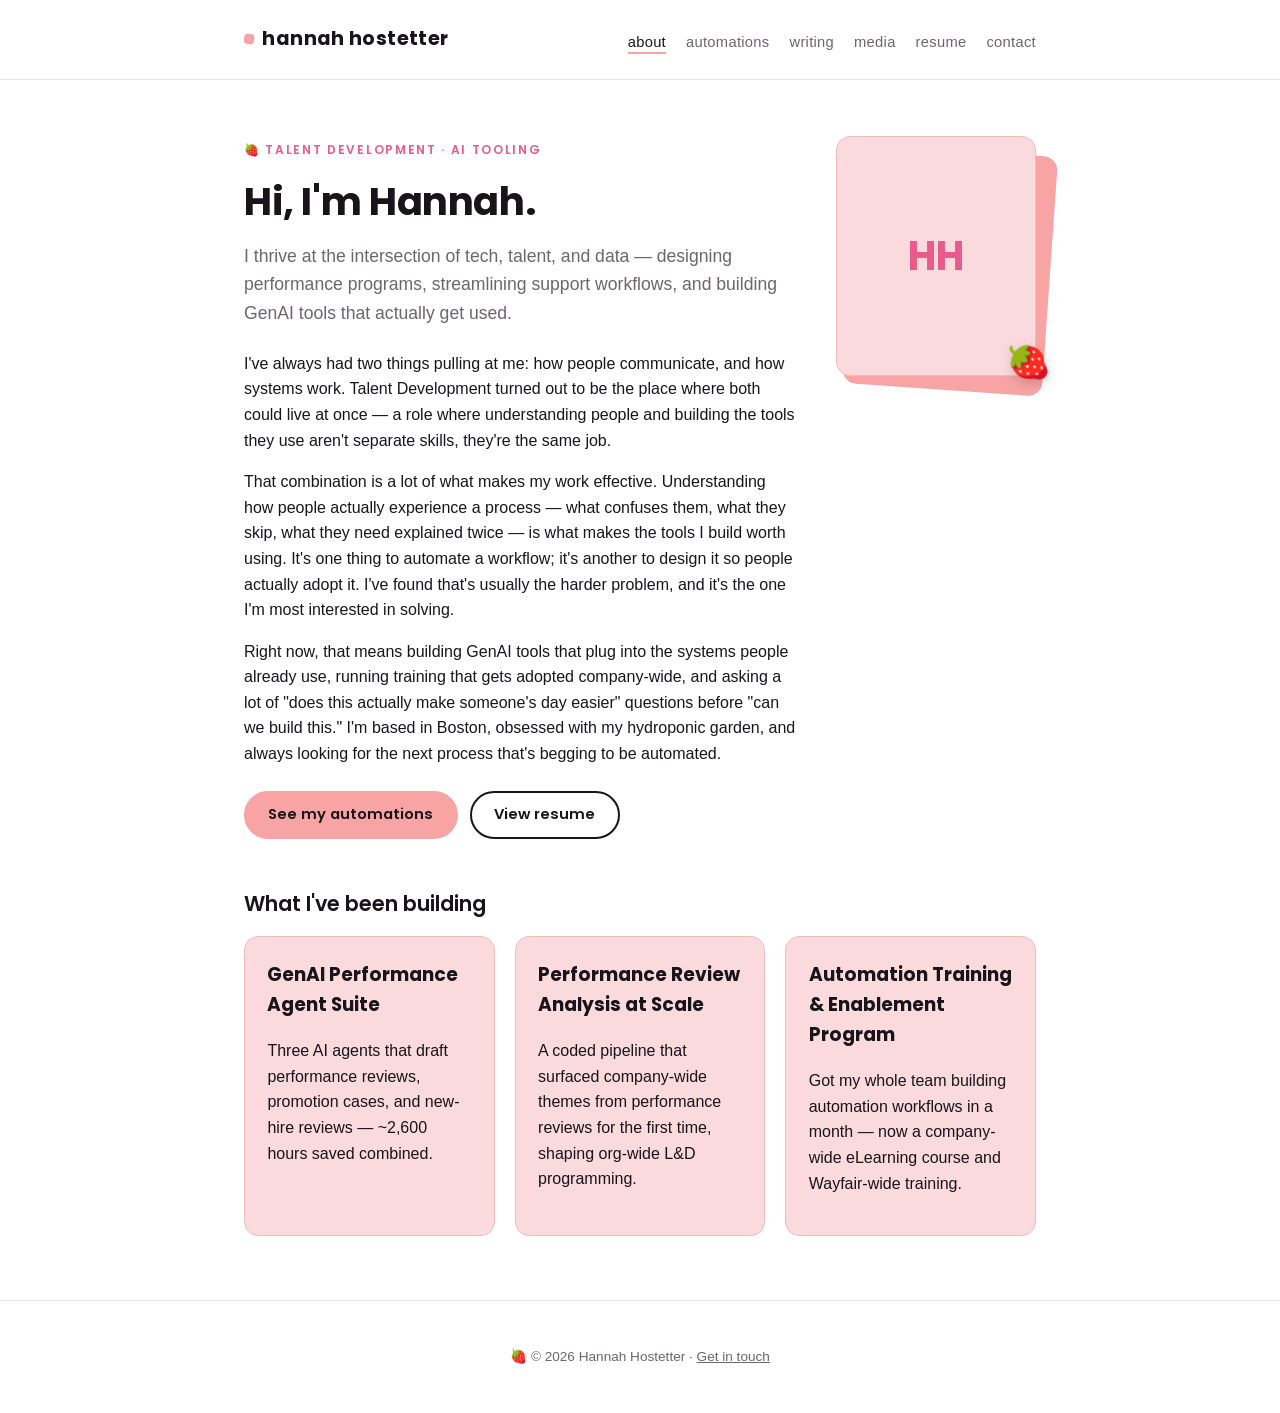
==== index.html @ 055e9501 "Add real automations content: GenAI agent suite, review analysis pipeline, training program" ====
<!DOCTYPE html>
<html lang="en">
<head>
  <meta charset="UTF-8">
  <meta name="viewport" content="width=device-width, initial-scale=1.0">
  <title>Hannah Hostetter</title>
  <link rel="icon" href="data:image/svg+xml,<svg xmlns=%22http://www.w3.org/2000/svg%22 viewBox=%220 0 100 100%22><text y=%22.9em%22 font-size=%2290%22>%F0%9F%8D%93</text></svg>">
  <link rel="stylesheet" href="style.css">
</head>
<body>
  <header>
    <nav>
      <a class="site-name" href="index.html">Hannah Hostetter</a>
      <ul>
        <li><a href="index.html" aria-current="page">About</a></li>
        <li><a href="automations.html">Automations</a></li>
        <li><a href="portfolio.html">Writing</a></li>
        <li><a href="media.html">Media</a></li>
        <li><a href="resume.html">Resume</a></li>
        <li><a href="contact.html">Contact</a></li>
      </ul>
    </nav>
  </header>

  <main>
    <div class="hero">
      <div class="hero-copy">
        <p class="eyebrow">Talent Development · AI Tooling</p>
        <h1>Hi, I'm Hannah.</h1>
        <p class="tagline">
          I thrive at the intersection of tech, talent, and data — designing
          performance programs, streamlining support workflows, and building
          GenAI tools that actually get used.
        </p>

        <p>
          I've always had two things pulling at me: how people communicate,
          and how systems work. Talent Development turned out to be the place
          where both could live at once — a role where understanding people
          and building the tools they use aren't separate skills, they're the
          same job.
        </p>

        <p>
          That combination is a lot of what makes my work effective.
          Understanding how people actually experience a process — what
          confuses them, what they skip, what they need explained twice — is
          what makes the tools I build worth using. It's one thing to
          automate a workflow; it's another to design it so people actually
          adopt it. I've found that's usually the harder problem, and it's
          the one I'm most interested in solving.
        </p>

        <p>
          Right now, that means building GenAI tools that plug into the
          systems people already use, running training that gets adopted
          company-wide, and asking a lot of "does this actually make
          someone's day easier" questions before "can we build this." I'm
          based in Boston, obsessed with my hydroponic garden, and always
          looking for the next process that's begging to be automated.
        </p>

        <div class="actions">
          <a class="button" href="automations.html">See my automations</a>
          <a class="button secondary" href="resume.html" data-sparkle="🍓">View resume</a>
        </div>
      </div>

      <div class="hero-visual">
        <div class="block"></div>
        <div class="card">
          <!-- Swap this for: <img src="assets/headshot.jpg" alt="Hannah Hostetter"> -->
          <span class="initials">HH</span>
        </div>
        <span class="sticker" aria-hidden="true">🍓</span>
      </div>
    </div>

    <h2>What I've been building</h2>
    <div class="card-grid">
      <div class="card">
        <h3>GenAI Performance Agent Suite</h3>
        <p>Three AI agents that draft performance reviews, promotion cases, and new-hire reviews — ~2,600 hours saved combined.</p>
      </div>
      <div class="card">
        <h3>Performance Review Analysis at Scale</h3>
        <p>A coded pipeline that surfaced company-wide themes from performance reviews for the first time, shaping org-wide L&amp;D programming.</p>
      </div>
      <div class="card">
        <h3>Automation Training &amp; Enablement Program</h3>
        <p>Got my whole team building automation workflows in a month — now a company-wide eLearning course and Wayfair-wide training.</p>
      </div>
    </div>
  </main>

  <footer>
    <p>&copy; 2026 Hannah Hostetter · <a href="contact.html">Get in touch</a></p>
  </footer>
  <script src="script.js" defer></script>
</body>
</html>
---- style.css ----
@import url("https://fonts.googleapis.com/css2?family=Poppins:wght@600;700&display=swap");

:root {
  --ink: #17151a;
  --muted: #6b6570;
  --paper: #ffffff;
  --primary: #f8a4a4;
  --blossom: #eebcba;
  --bold: #e85b8a;
  --blush: #fadadd;
  --line: #f6dde0;
  --max-width: 840px;
}

* {
  box-sizing: border-box;
}

body {
  margin: 0;
  background: var(--paper);
  color: var(--ink);
  font-family: -apple-system, "Segoe UI", "Helvetica Neue", Arial, sans-serif;
  line-height: 1.6;
}

h1, h2, h3, .site-name, .button, .eyebrow {
  font-family: "Poppins", -apple-system, "Segoe UI", Arial, sans-serif;
}

header {
  border-bottom: 1px solid var(--line);
}

nav {
  max-width: var(--max-width);
  margin: 0 auto;
  padding: 1.5rem 1.5rem 1.25rem;
  display: flex;
  flex-wrap: wrap;
  justify-content: space-between;
  align-items: center;
  gap: 0.75rem 1.5rem;
}

nav .site-name {
  font-weight: 700;
  font-size: 1.2rem;
  text-decoration: none;
  color: var(--ink);
  display: flex;
  align-items: center;
  gap: 0.5rem;
}

nav .site-name::before {
  content: "";
  display: inline-block;
  width: 0.65rem;
  height: 0.65rem;
  border-radius: 3px;
  background: var(--primary);
  transform: rotate(8deg);
}

nav ul {
  list-style: none;
  display: flex;
  flex-wrap: wrap;
  gap: 0.75rem 1.25rem;
  margin: 0;
  padding: 0;
}

nav a {
  color: var(--muted);
  text-decoration: none;
  font-size: 0.92rem;
  text-transform: lowercase;
  letter-spacing: 0.02em;
  padding-bottom: 0.15rem;
  border-bottom: 2px solid transparent;
}

nav a:hover,
nav a[aria-current="page"] {
  color: var(--ink);
  border-bottom-color: var(--primary);
}

main {
  max-width: var(--max-width);
  margin: 0 auto;
  padding: 3.5rem 1.5rem 4rem;
}

h1 {
  font-size: 2.4rem;
  font-weight: 700;
  margin: 0 0 0.6rem;
  letter-spacing: -0.01em;
}

h2 {
  font-size: 1.3rem;
  font-weight: 600;
  margin: 3rem 0 1rem;
}

.eyebrow {
  display: inline-block;
  text-transform: uppercase;
  letter-spacing: 0.14em;
  font-size: 0.75rem;
  font-weight: 600;
  color: var(--bold);
  margin: 0 0 0.75rem;
}

.tagline {
  color: var(--muted);
  font-size: 1.1rem;
  margin: 0 0 1.5rem;
}

.hero {
  display: flex;
  gap: 2.5rem;
  align-items: flex-start;
  flex-wrap: wrap;
}

.hero-copy {
  flex: 1 1 320px;
}

.hero-visual {
  position: relative;
  flex: 0 0 200px;
  width: 200px;
  height: 240px;
}

.hero-visual .block {
  position: absolute;
  top: 14px;
  left: 14px;
  width: 100%;
  height: 100%;
  background: var(--primary);
  border-radius: 14px;
  transform: rotate(4deg);
}

.hero-visual .card {
  position: absolute;
  inset: 0;
  background: var(--blush);
  border-radius: 14px;
  display: flex;
  align-items: center;
  justify-content: center;
  overflow: hidden;
}

.hero-visual .card img {
  width: 100%;
  height: 100%;
  object-fit: cover;
}

.hero-visual .card .initials {
  font-family: "Poppins", sans-serif;
  font-weight: 700;
  font-size: 2.5rem;
  color: var(--bold);
}

.button {
  position: relative;
  display: inline-block;
  padding: 0.65rem 1.4rem;
  border-radius: 999px;
  background: var(--primary);
  color: var(--ink);
  text-decoration: none;
  font-weight: 600;
  font-size: 0.92rem;
  border: 2px solid var(--primary);
  transition: transform 0.15s ease, box-shadow 0.15s ease;
}

.button:hover {
  transform: translateY(-2px);
  box-shadow: 0 6px 14px rgba(232, 91, 138, 0.25);
}

.button.secondary {
  background: transparent;
  color: var(--ink);
  border-color: var(--ink);
}

.button.secondary:hover {
  box-shadow: 0 6px 14px rgba(23, 21, 26, 0.15);
}

.actions {
  display: flex;
  gap: 0.75rem;
  flex-wrap: wrap;
  margin-top: 1.5rem;
}

.card-grid {
  display: grid;
  grid-template-columns: repeat(auto-fit, minmax(220px, 1fr));
  gap: 1.25rem;
}

.card {
  border: 1px solid var(--blossom);
  border-radius: 14px;
  padding: 1.4rem;
  background: var(--blush);
  transition: transform 0.15s ease, box-shadow 0.15s ease;
}

.card:hover {
  transform: translateY(-3px);
  box-shadow: 0 10px 20px rgba(23, 21, 26, 0.08);
}

.card h3 {
  margin-top: 0;
  font-family: "Poppins", sans-serif;
}

.card-tag {
  text-transform: uppercase;
  letter-spacing: 0.08em;
  font-size: 0.7rem;
  font-weight: 600;
  color: var(--bold);
  margin: 0 0 0.5rem;
}

.role {
  margin-bottom: 1.75rem;
}

.role-head {
  display: flex;
  justify-content: space-between;
  align-items: baseline;
  flex-wrap: wrap;
  gap: 0.25rem 1rem;
}

.role-head h3 {
  margin: 0;
  font-size: 1.05rem;
}

.role-company {
  color: var(--muted);
  font-weight: 500;
  font-family: -apple-system, "Segoe UI", Arial, sans-serif;
}

.role-dates {
  color: var(--muted);
  font-size: 0.85rem;
  white-space: nowrap;
}

.role p {
  margin: 0.5rem 0 0;
}

main ul {
  margin: 0.5rem 0 0;
  padding-left: 1.25rem;
}

main li {
  margin-bottom: 0.4rem;
}

footer {
  border-top: 1px solid var(--line);
  color: var(--muted);
  font-size: 0.85rem;
  text-align: center;
  padding: 2rem 1.5rem;
}

footer a {
  color: var(--muted);
}

.eyebrow::before {
  content: "🍓 ";
}

footer p::before {
  content: "🍓 ";
}

.hero-visual .sticker {
  position: absolute;
  bottom: -14px;
  right: -14px;
  font-size: 2.2rem;
  transform: rotate(-12deg);
  filter: drop-shadow(0 4px 6px rgba(23, 21, 26, 0.2));
}

::-webkit-scrollbar {
  width: 12px;
}

::-webkit-scrollbar-track {
  background: var(--blush);
}

::-webkit-scrollbar-thumb {
  background-color: var(--primary);
  border-radius: 10px;
  border: 2px solid var(--blush);
}

::-webkit-scrollbar-thumb:hover {
  background-color: var(--bold);
}

html {
  scrollbar-color: var(--primary) var(--blush);
  scrollbar-width: thin;
}

/* Edge sparkles: small stars pinned to the corners of a button/card,
   invisible until hover, with a distinct animation per module type. */
.edge-sparkle {
  position: absolute;
  pointer-events: none;
  z-index: 5;
  line-height: 1;
  opacity: 0;
  transform: scale(0.3) rotate(0deg);
  transition: opacity 0.25s ease, transform 0.25s ease;
  transition-delay: var(--delay, 0ms);
  filter: drop-shadow(0 0 3px rgba(255, 255, 255, 0.9));
}

.edge-sparkle.corner-tl { top: -10px; left: -10px; }
.edge-sparkle.corner-tr { top: -10px; right: -10px; }
.edge-sparkle.corner-bl { bottom: -10px; left: -10px; }
.edge-sparkle.corner-br { bottom: -10px; right: -10px; }

/* Buttons: bigger, bouncier stars */
.sparkle-button {
  font-size: 1.1rem;
}

.button:hover .sparkle-button {
  opacity: 1;
  transform: scale(1) rotate(15deg);
  animation: twinkle-pop 850ms ease-in-out infinite;
  animation-delay: var(--delay, 0ms);
}

.sparkle-button.burst {
  animation: sparkle-burst-button 550ms ease-out forwards !important;
}

@keyframes twinkle-pop {
  0%, 100% { transform: scale(1) rotate(15deg); }
  50% { transform: scale(1.4) rotate(-10deg); }
}

@keyframes sparkle-burst-button {
  0% { transform: scale(1) rotate(15deg); opacity: 1; }
  45% { transform: scale(1.9) rotate(90deg); opacity: 1; }
  100% { transform: scale(0.3) rotate(210deg); opacity: 0; }
}

/* Spin: for links out to other places (email, social) — a full lazy rotation */
.sparkle-spin {
  font-size: 1.1rem;
}

.button:hover .sparkle-spin {
  opacity: 1;
  transform: scale(1) rotate(0deg);
  animation: spin-twinkle 1100ms linear infinite;
  animation-delay: var(--delay, 0ms);
}

.sparkle-spin.burst {
  animation: sparkle-burst-spin 600ms ease-out forwards !important;
}

@keyframes spin-twinkle {
  0% { transform: scale(1) rotate(0deg); }
  100% { transform: scale(1) rotate(360deg); }
}

@keyframes sparkle-burst-spin {
  0% { transform: scale(1) rotate(0deg); opacity: 1; }
  100% { transform: scale(0.3) rotate(360deg) translateY(-20px); opacity: 0; }
}

/* Inline PDF viewer, so writing samples open in-page instead of
   triggering the visitor's browser download/PDF-handling setting. */
.pdf-modal {
  position: fixed;
  inset: 0;
  background: rgba(23, 21, 26, 0.65);
  z-index: 2000;
  display: none;
  align-items: center;
  justify-content: center;
  padding: 2rem;
}

.pdf-modal.open {
  display: flex;
}

.pdf-modal-inner {
  position: relative;
  width: 100%;
  max-width: 900px;
  height: 100%;
  max-height: 850px;
  background: var(--paper);
  border-radius: 14px;
  overflow: hidden;
  box-shadow: 0 20px 50px rgba(0, 0, 0, 0.35);
}

.pdf-modal-inner iframe {
  width: 100%;
  height: 100%;
  border: 0;
}

.pdf-modal-close {
  position: absolute;
  top: 0.6rem;
  right: 0.6rem;
  z-index: 1;
  width: 2.2rem;
  height: 2.2rem;
  border-radius: 999px;
  border: none;
  background: var(--primary);
  color: var(--ink);
  font-size: 1rem;
  font-weight: 700;
  cursor: pointer;
}

@media (max-width: 480px) {
  nav ul {
    width: 100%;
    gap: 0.6rem 1rem;
  }

  .hero {
    flex-direction: column-reverse;
  }

  .hero-visual {
    width: 160px;
    height: 190px;
  }

  .pdf-modal {
    padding: 0.75rem;
  }
}
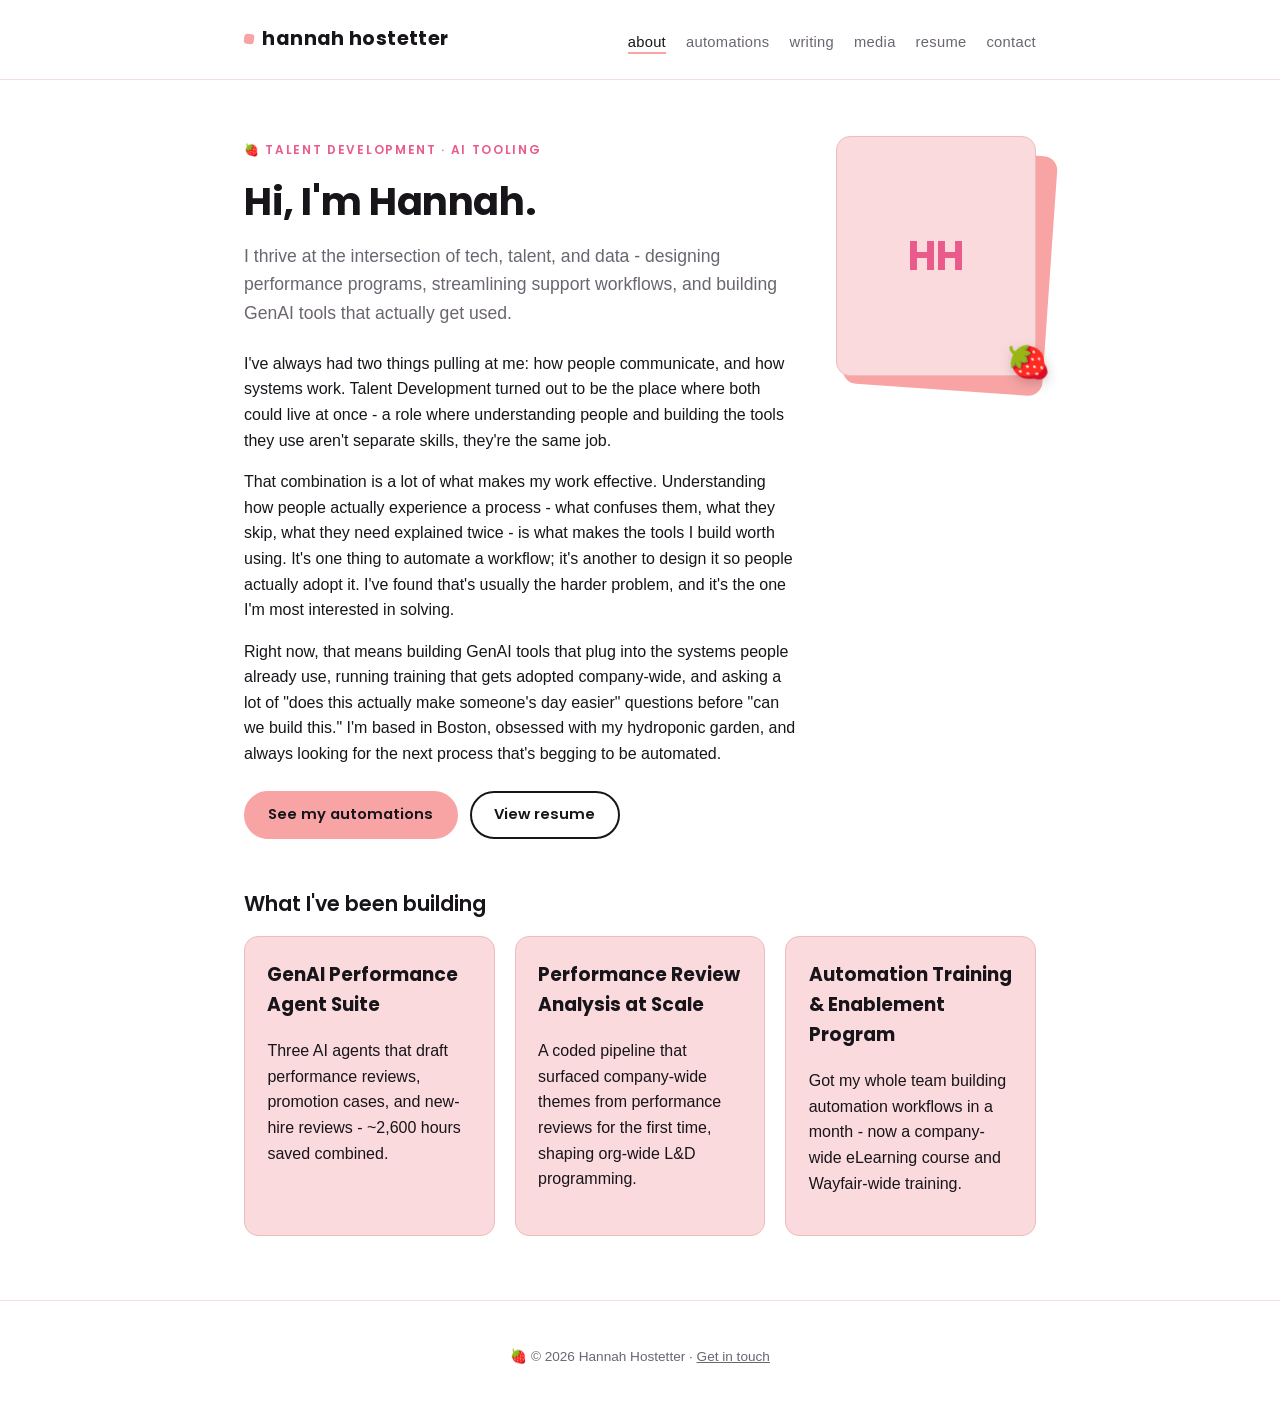
==== commit 6c9491ed: "Replace em dashes with hyphens across site" ====
--- a/index.html
+++ b/index.html
@@ -28,7 +28,7 @@
         <p class="eyebrow">Talent Development · AI Tooling</p>
         <h1>Hi, I'm Hannah.</h1>
         <p class="tagline">
-          I thrive at the intersection of tech, talent, and data — designing
+          I thrive at the intersection of tech, talent, and data - designing
           performance programs, streamlining support workflows, and building
           GenAI tools that actually get used.
         </p>
@@ -36,15 +36,15 @@
         <p>
           I've always had two things pulling at me: how people communicate,
           and how systems work. Talent Development turned out to be the place
-          where both could live at once — a role where understanding people
+          where both could live at once - a role where understanding people
           and building the tools they use aren't separate skills, they're the
           same job.
         </p>
 
         <p>
           That combination is a lot of what makes my work effective.
-          Understanding how people actually experience a process — what
-          confuses them, what they skip, what they need explained twice — is
+          Understanding how people actually experience a process - what
+          confuses them, what they skip, what they need explained twice - is
           what makes the tools I build worth using. It's one thing to
           automate a workflow; it's another to design it so people actually
           adopt it. I've found that's usually the harder problem, and it's
@@ -80,7 +80,7 @@
     <div class="card-grid">
       <div class="card">
         <h3>GenAI Performance Agent Suite</h3>
-        <p>Three AI agents that draft performance reviews, promotion cases, and new-hire reviews — ~2,600 hours saved combined.</p>
+        <p>Three AI agents that draft performance reviews, promotion cases, and new-hire reviews - ~2,600 hours saved combined.</p>
       </div>
       <div class="card">
         <h3>Performance Review Analysis at Scale</h3>
@@ -88,7 +88,7 @@
       </div>
       <div class="card">
         <h3>Automation Training &amp; Enablement Program</h3>
-        <p>Got my whole team building automation workflows in a month — now a company-wide eLearning course and Wayfair-wide training.</p>
+        <p>Got my whole team building automation workflows in a month - now a company-wide eLearning course and Wayfair-wide training.</p>
       </div>
     </div>
   </main>
--- a/style.css
+++ b/style.css
@@ -216,6 +216,20 @@
   display: grid;
   grid-template-columns: repeat(auto-fit, minmax(220px, 1fr));
   gap: 1.25rem;
+}
+
+.card-stack {
+  display: flex;
+  flex-direction: column;
+  gap: 1.5rem;
+}
+
+.card-stack .card {
+  padding: 1.75rem;
+}
+
+.card-stack ul {
+  margin-top: 0.5rem;
 }
 
 .card {
@@ -385,7 +399,7 @@
   100% { transform: scale(0.3) rotate(210deg); opacity: 0; }
 }
 
-/* Spin: for links out to other places (email, social) — a full lazy rotation */
+/* Spin: for links out to other places (email, social) - a full lazy rotation */
 .sparkle-spin {
   font-size: 1.1rem;
 }
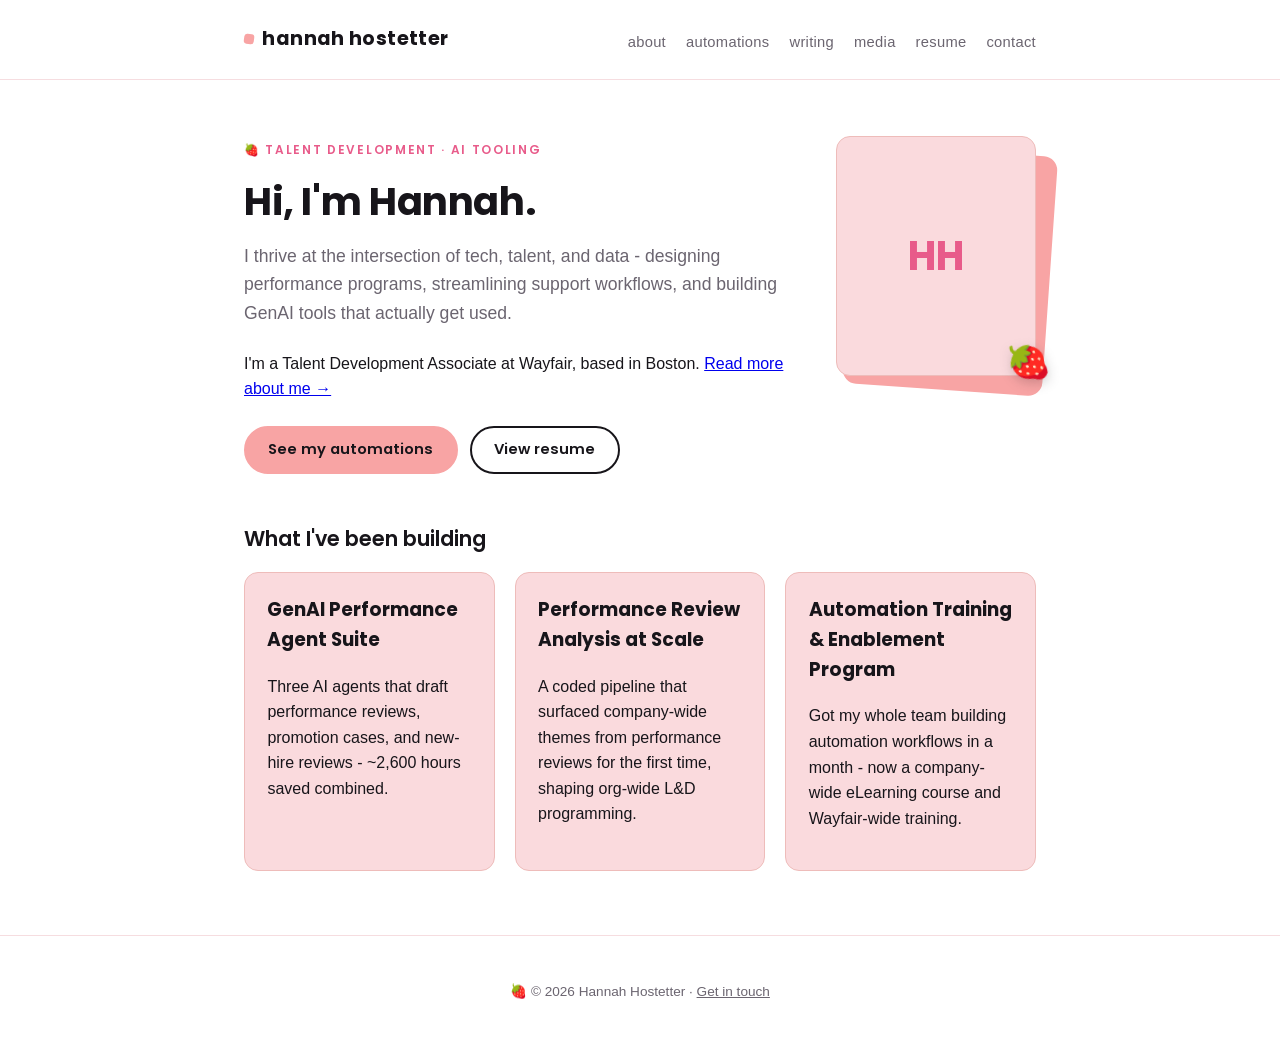
==== commit 5cccb687: "Split About into its own page, separate from the homepage" ====
--- a/index.html
+++ b/index.html
@@ -12,7 +12,7 @@
     <nav>
       <a class="site-name" href="index.html">Hannah Hostetter</a>
       <ul>
-        <li><a href="index.html" aria-current="page">About</a></li>
+        <li><a href="about.html">About</a></li>
         <li><a href="automations.html">Automations</a></li>
         <li><a href="portfolio.html">Writing</a></li>
         <li><a href="media.html">Media</a></li>
@@ -34,30 +34,8 @@
         </p>
 
         <p>
-          I've always had two things pulling at me: how people communicate,
-          and how systems work. Talent Development turned out to be the place
-          where both could live at once - a role where understanding people
-          and building the tools they use aren't separate skills, they're the
-          same job.
-        </p>
-
-        <p>
-          That combination is a lot of what makes my work effective.
-          Understanding how people actually experience a process - what
-          confuses them, what they skip, what they need explained twice - is
-          what makes the tools I build worth using. It's one thing to
-          automate a workflow; it's another to design it so people actually
-          adopt it. I've found that's usually the harder problem, and it's
-          the one I'm most interested in solving.
-        </p>
-
-        <p>
-          Right now, that means building GenAI tools that plug into the
-          systems people already use, running training that gets adopted
-          company-wide, and asking a lot of "does this actually make
-          someone's day easier" questions before "can we build this." I'm
-          based in Boston, obsessed with my hydroponic garden, and always
-          looking for the next process that's begging to be automated.
+          I'm a Talent Development Associate at Wayfair, based in Boston.
+          <a href="about.html">Read more about me →</a>
         </p>
 
         <div class="actions">
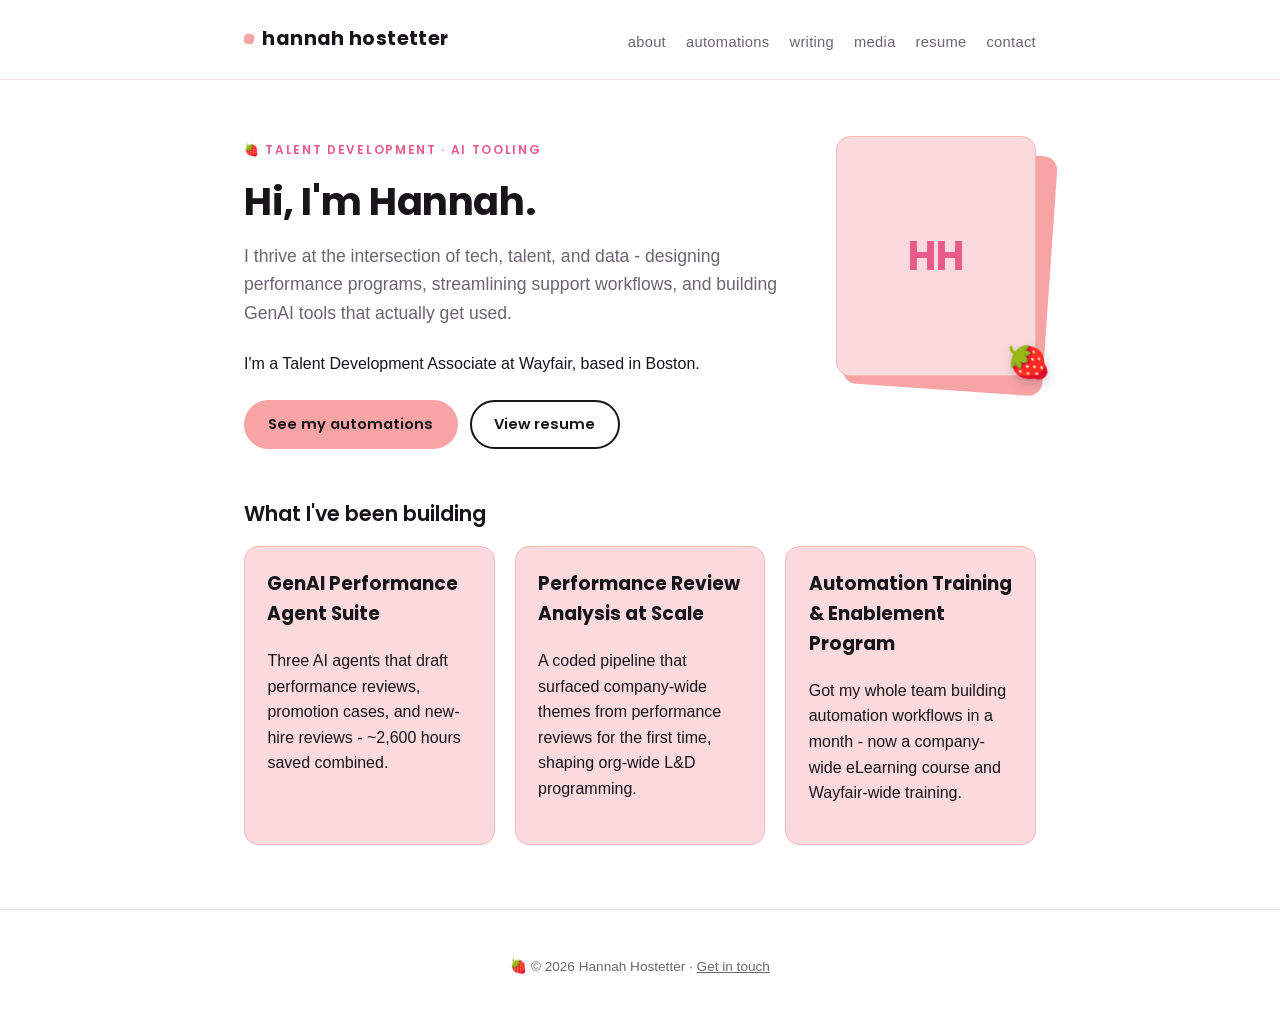
==== commit 72422911: "Remove 'read more about me' link from homepage" ====
--- a/index.html
+++ b/index.html
@@ -33,10 +33,7 @@
           GenAI tools that actually get used.
         </p>
 
-        <p>
-          I'm a Talent Development Associate at Wayfair, based in Boston.
-          <a href="about.html">Read more about me →</a>
-        </p>
+        <p>I'm a Talent Development Associate at Wayfair, based in Boston.</p>
 
         <div class="actions">
           <a class="button" href="automations.html">See my automations</a>
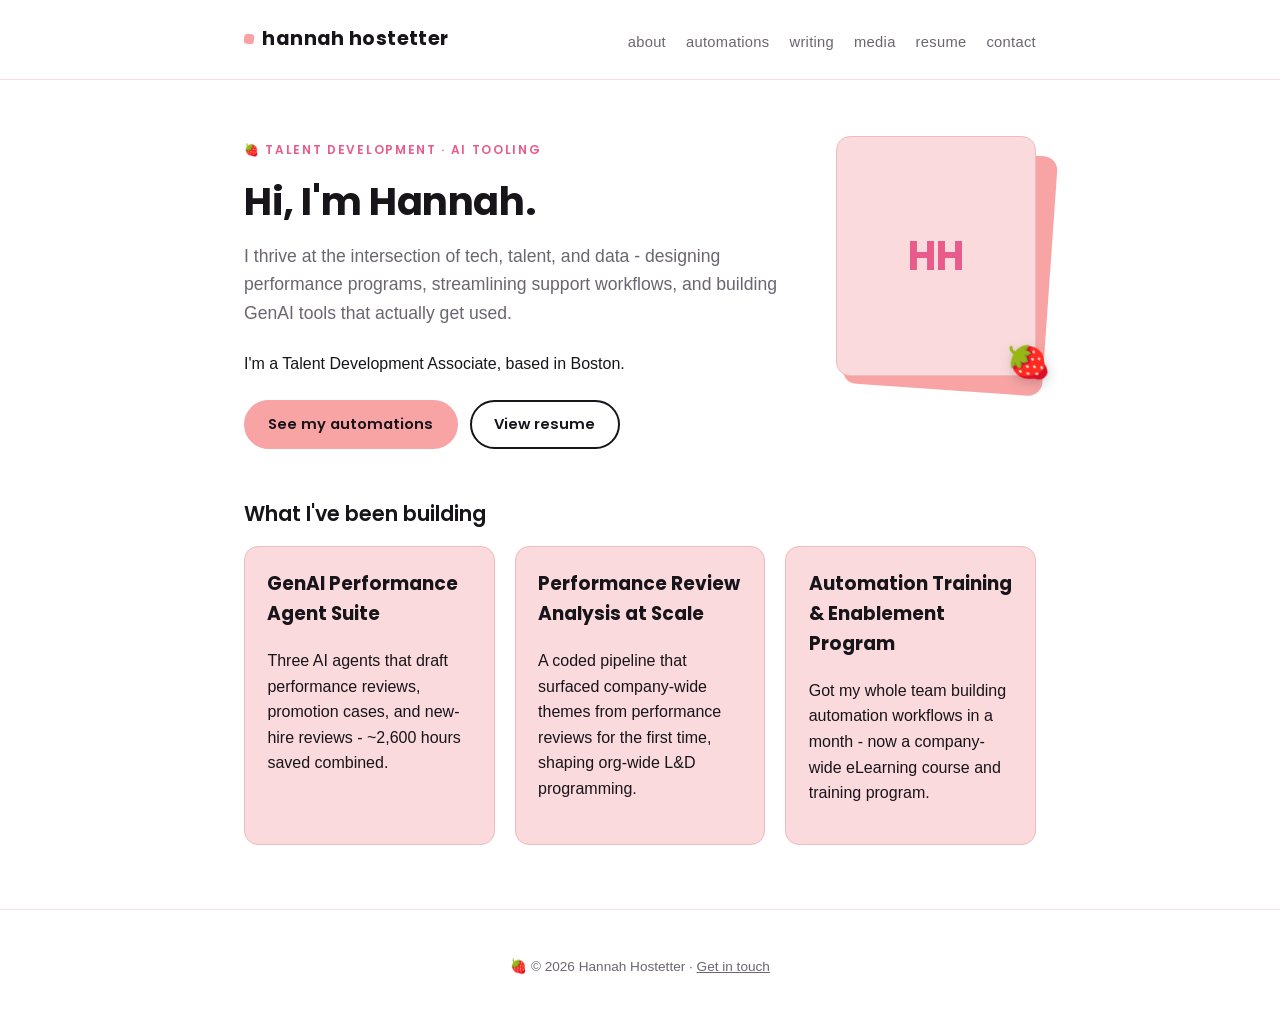
==== commit 7de32566: "Remove Wayfair mentions from every page except the resume" ====
--- a/index.html
+++ b/index.html
@@ -33,7 +33,7 @@
           GenAI tools that actually get used.
         </p>
 
-        <p>I'm a Talent Development Associate at Wayfair, based in Boston.</p>
+        <p>I'm a Talent Development Associate, based in Boston.</p>
 
         <div class="actions">
           <a class="button" href="automations.html">See my automations</a>
@@ -63,7 +63,7 @@
       </div>
       <div class="card">
         <h3>Automation Training &amp; Enablement Program</h3>
-        <p>Got my whole team building automation workflows in a month - now a company-wide eLearning course and Wayfair-wide training.</p>
+        <p>Got my whole team building automation workflows in a month - now a company-wide eLearning course and training program.</p>
       </div>
     </div>
   </main>
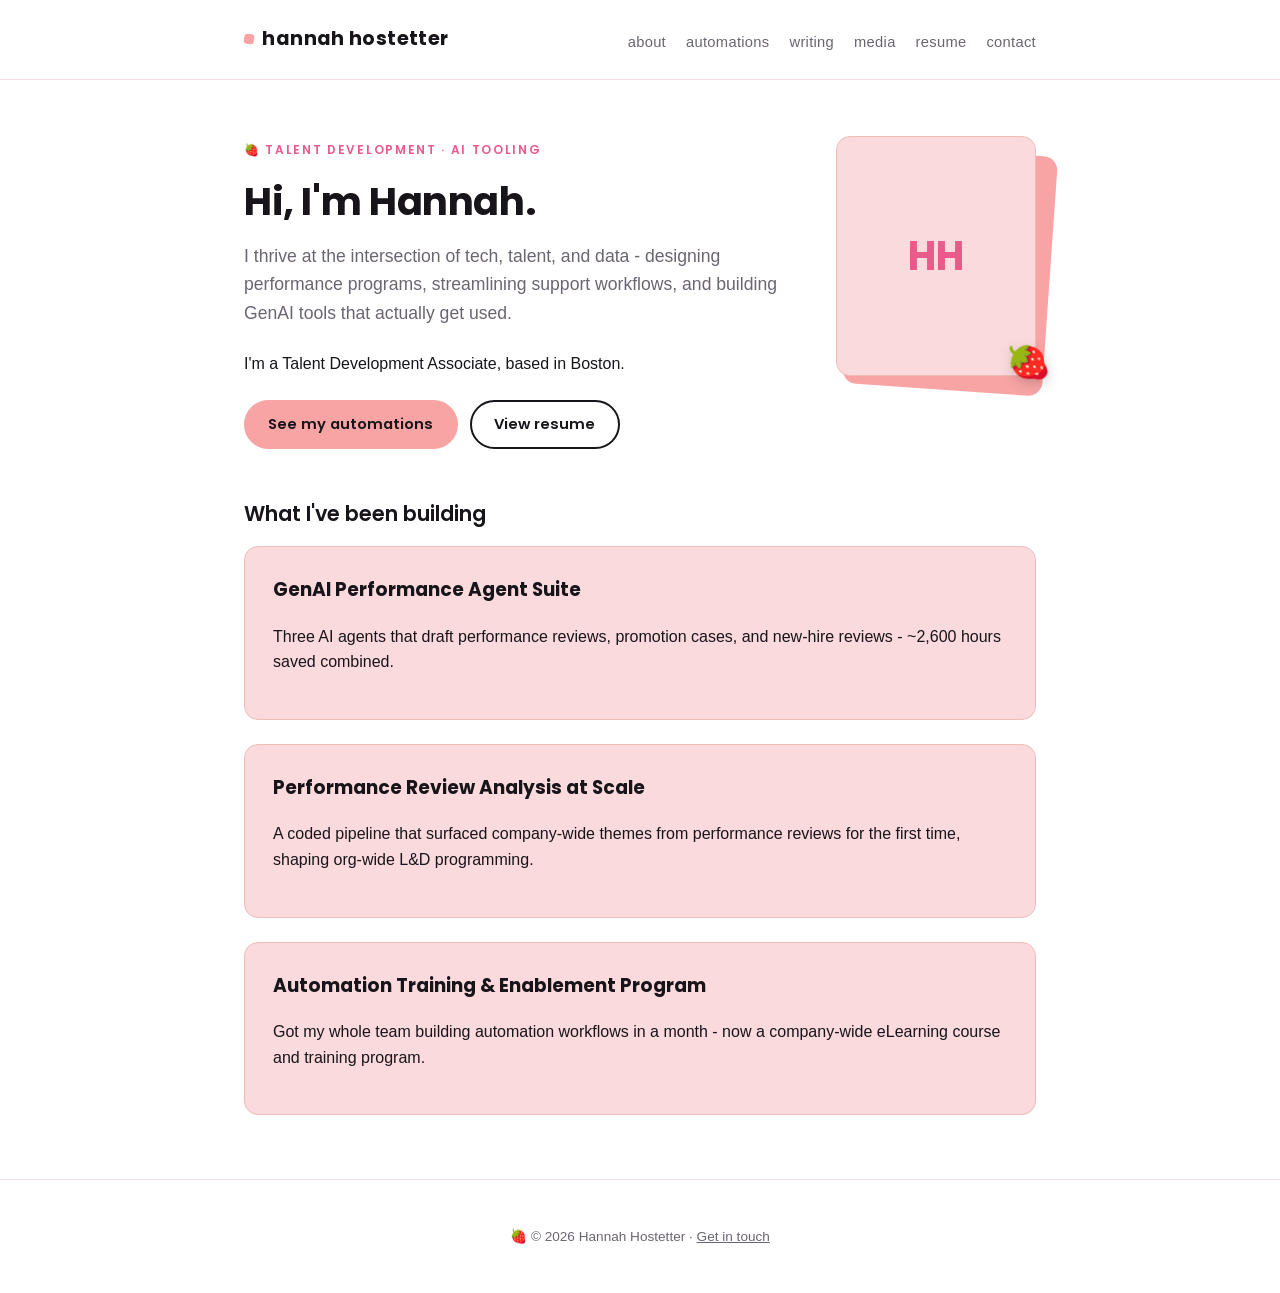
==== commit c7403dd7: "Stack 'What I've been building' cards instead of a 3-column grid" ====
--- a/index.html
+++ b/index.html
@@ -52,7 +52,7 @@
     </div>
 
     <h2>What I've been building</h2>
-    <div class="card-grid">
+    <div class="card-stack">
       <div class="card">
         <h3>GenAI Performance Agent Suite</h3>
         <p>Three AI agents that draft performance reviews, promotion cases, and new-hire reviews - ~2,600 hours saved combined.</p>
--- a/style.css
+++ b/style.css
@@ -237,12 +237,6 @@
   border-radius: 14px;
   padding: 1.4rem;
   background: var(--blush);
-  transition: transform 0.15s ease, box-shadow 0.15s ease;
-}
-
-.card:hover {
-  transform: translateY(-3px);
-  box-shadow: 0 10px 20px rgba(23, 21, 26, 0.08);
 }
 
 .card h3 {
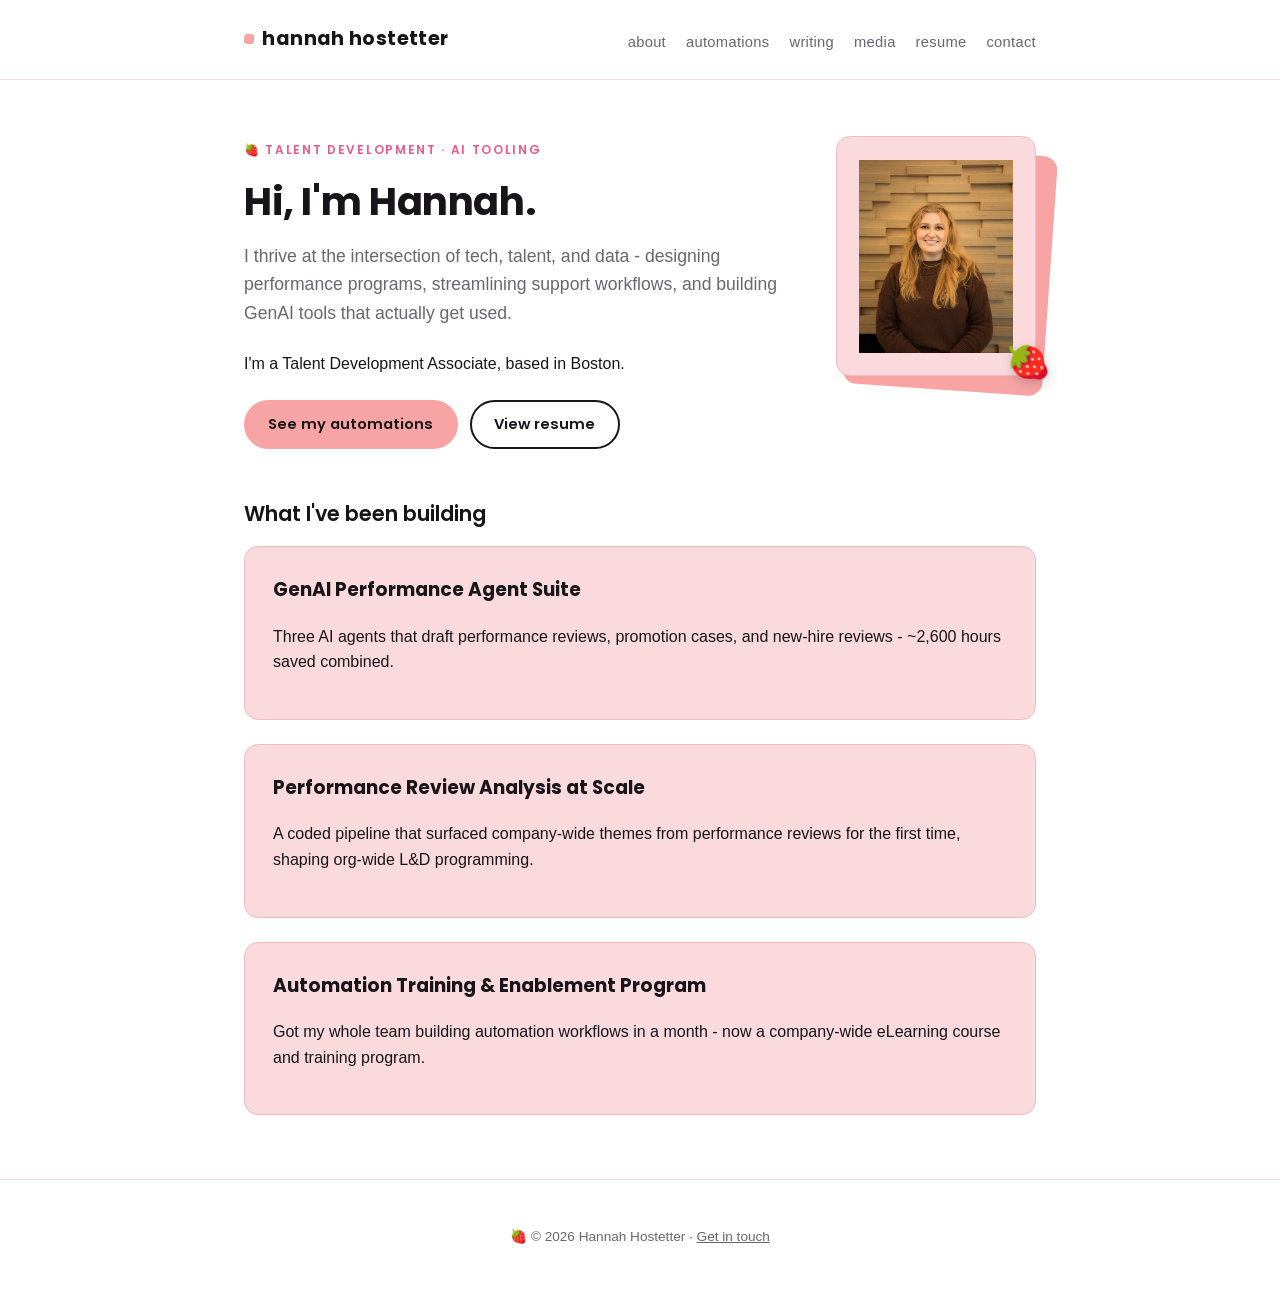
==== commit c93ab3b5: "Add real headshot photo to homepage hero" ====
--- a/index.html
+++ b/index.html
@@ -44,8 +44,7 @@
       <div class="hero-visual">
         <div class="block"></div>
         <div class="card">
-          <!-- Swap this for: <img src="assets/headshot.jpg" alt="Hannah Hostetter"> -->
-          <span class="initials">HH</span>
+          <img src="assets/headshot.jpg" alt="Hannah Hostetter">
         </div>
         <span class="sticker" aria-hidden="true">🍓</span>
       </div>
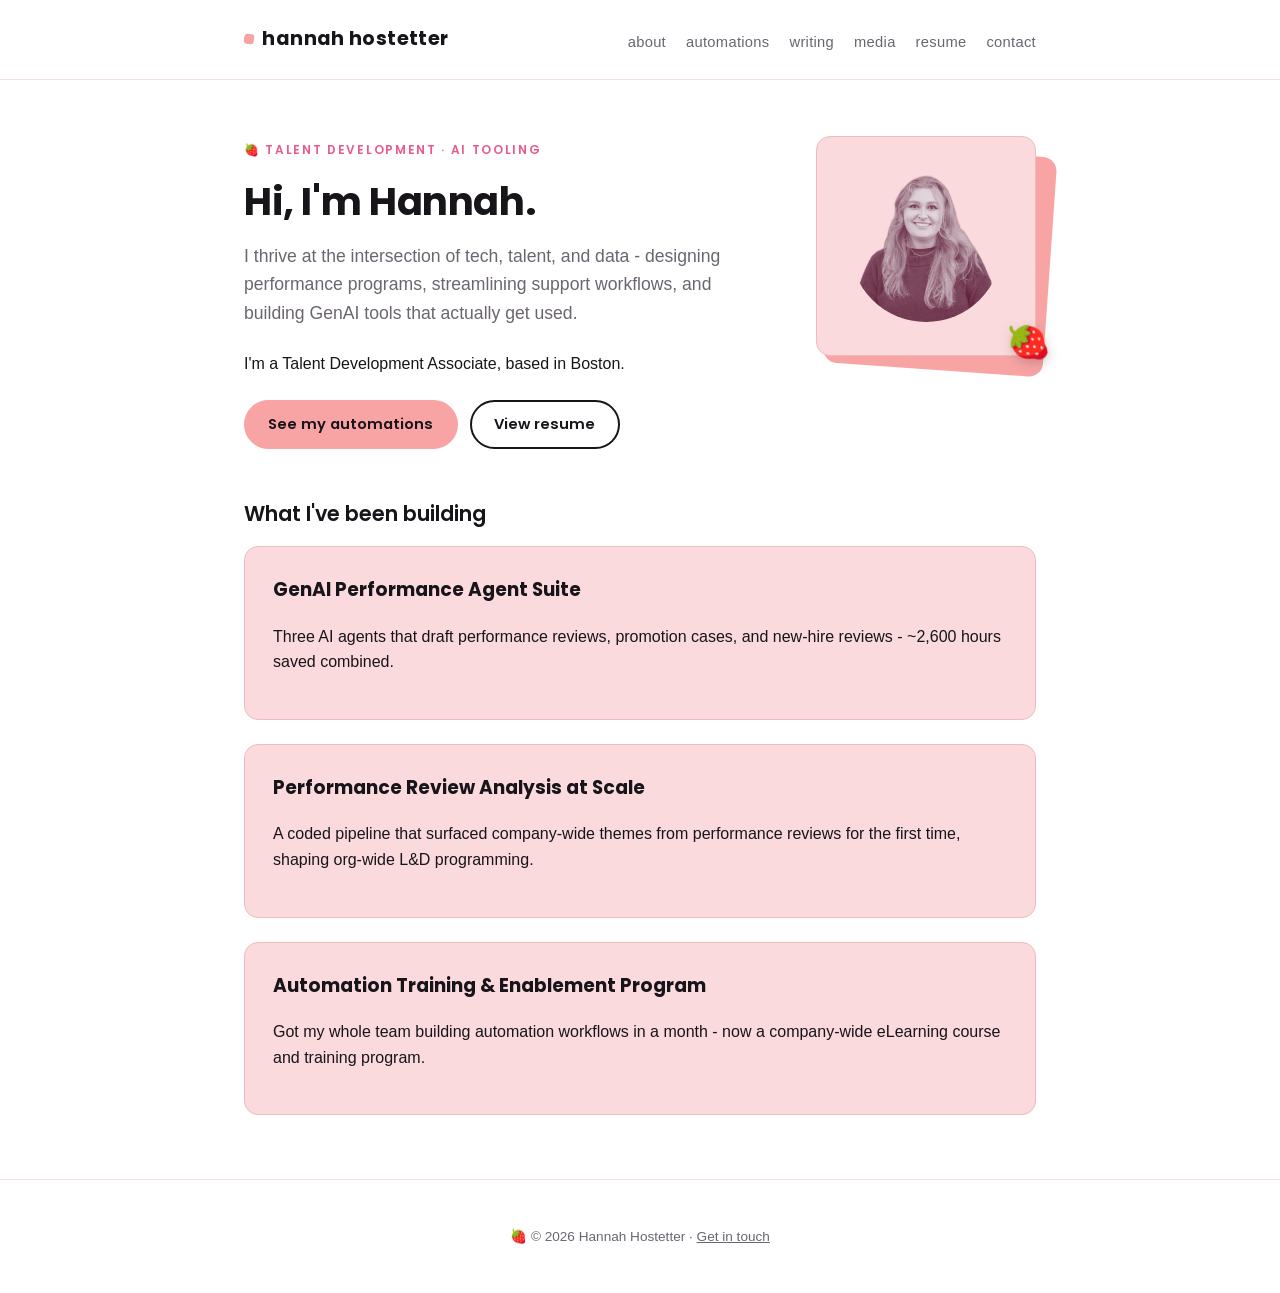
==== commit 7cef0e1e: "Crop headshot into circle, remove background, apply pink duotone treatment" ====
--- a/index.html
+++ b/index.html
@@ -44,7 +44,7 @@
       <div class="hero-visual">
         <div class="block"></div>
         <div class="card">
-          <img src="assets/headshot.jpg" alt="Hannah Hostetter">
+          <img src="assets/headshot.png" alt="Hannah Hostetter">
         </div>
         <span class="sticker" aria-hidden="true">🍓</span>
       </div>
--- a/style.css
+++ b/style.css
@@ -136,9 +136,9 @@
 
 .hero-visual {
   position: relative;
-  flex: 0 0 200px;
-  width: 200px;
-  height: 240px;
+  flex: 0 0 220px;
+  width: 220px;
+  height: 220px;
 }
 
 .hero-visual .block {
@@ -164,9 +164,10 @@
 }
 
 .hero-visual .card img {
-  width: 100%;
-  height: 100%;
+  width: 88%;
+  height: 88%;
   object-fit: cover;
+  border-radius: 50%;
 }
 
 .hero-visual .card .initials {
@@ -481,8 +482,8 @@
   }
 
   .hero-visual {
-    width: 160px;
-    height: 190px;
+    width: 170px;
+    height: 170px;
   }
 
   .pdf-modal {
